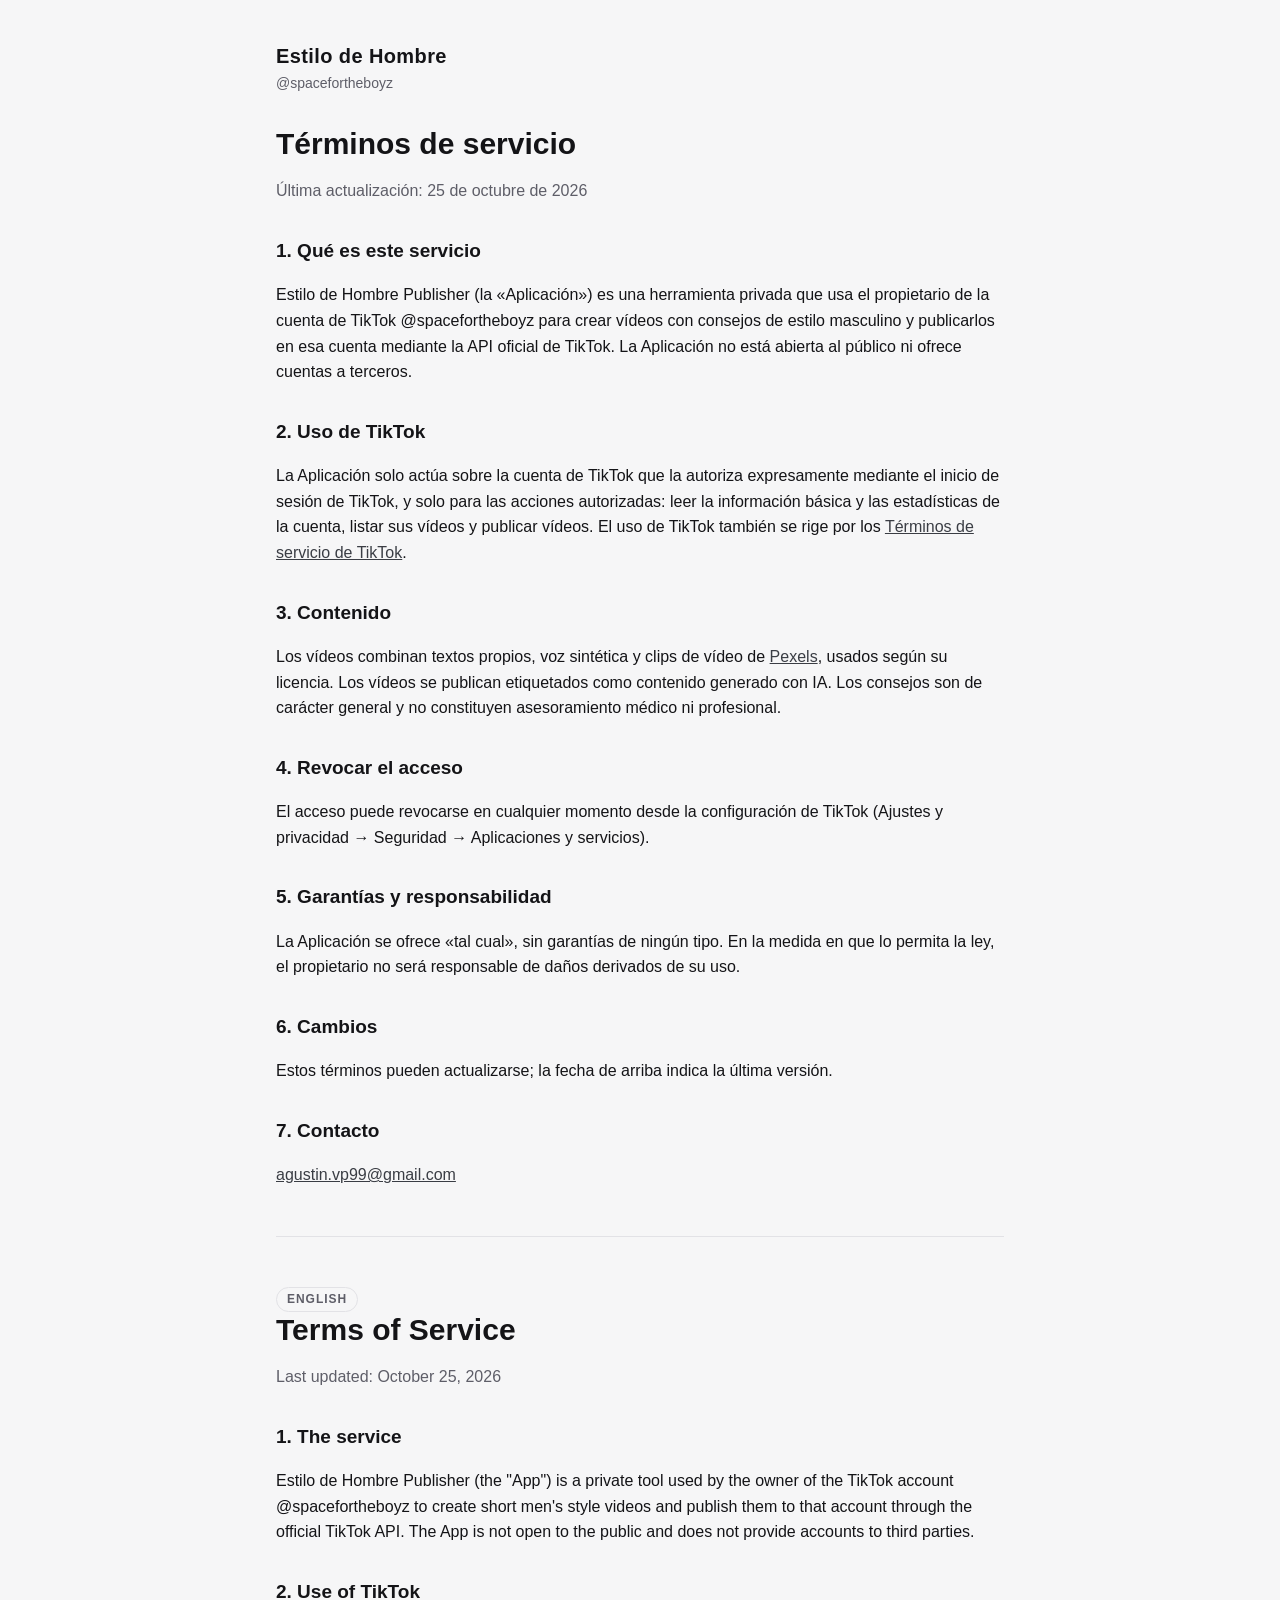
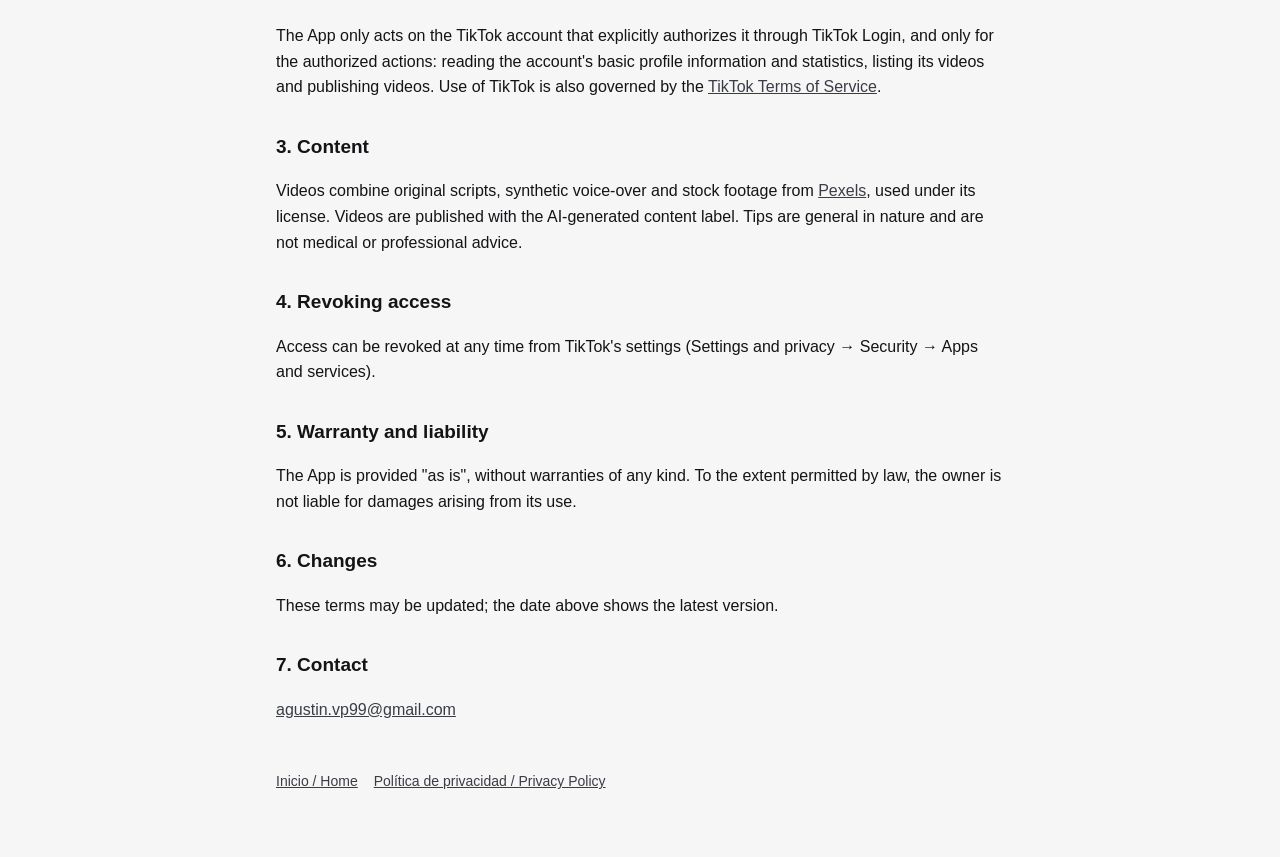
==== terminos.html @ d77d5651 "Create terminos.html" ====
<!doctype html>
<html lang="es">
<head>
<meta charset="utf-8">
<meta name="viewport" content="width=device-width, initial-scale=1">
<title>Términos de servicio</title>
<link rel="stylesheet" href="style.css">
</head>
<body>
<main>
  <header>
    <a href="./"><div class="brand">Estilo de Hombre</div><div class="handle">@spacefortheboyz</div></a>
  </header>

  <h1>Términos de servicio</h1>
  <p class="muted">Última actualización: 25 de octubre de 2026</p>

  <h2>1. Qué es este servicio</h2>
  <p>Estilo de Hombre Publisher (la «Aplicación») es una herramienta privada que usa el
    propietario de la cuenta de TikTok @spacefortheboyz para crear vídeos con consejos de
    estilo masculino y publicarlos en esa cuenta mediante la API oficial de TikTok.
    La Aplicación no está abierta al público ni ofrece cuentas a terceros.</p>

  <h2>2. Uso de TikTok</h2>
  <p>La Aplicación solo actúa sobre la cuenta de TikTok que la autoriza expresamente
    mediante el inicio de sesión de TikTok, y solo para las acciones autorizadas: leer la
    información básica y las estadísticas de la cuenta, listar sus vídeos y publicar vídeos.
    El uso de TikTok también se rige por los
    <a href="https://www.tiktok.com/legal/terms-of-service">Términos de servicio de TikTok</a>.</p>

  <h2>3. Contenido</h2>
  <p>Los vídeos combinan textos propios, voz sintética y clips de vídeo de
    <a href="https://www.pexels.com/license/">Pexels</a>, usados según su licencia.
    Los vídeos se publican etiquetados como contenido generado con IA. Los consejos son
    de carácter general y no constituyen asesoramiento médico ni profesional.</p>

  <h2>4. Revocar el acceso</h2>
  <p>El acceso puede revocarse en cualquier momento desde la configuración de TikTok
    (Ajustes y privacidad → Seguridad → Aplicaciones y servicios).</p>

  <h2>5. Garantías y responsabilidad</h2>
  <p>La Aplicación se ofrece «tal cual», sin garantías de ningún tipo. En la medida en que
    lo permita la ley, el propietario no será responsable de daños derivados de su uso.</p>

  <h2>6. Cambios</h2>
  <p>Estos términos pueden actualizarse; la fecha de arriba indica la última versión.</p>

  <h2>7. Contacto</h2>
  <p><a href="mailto:agustin.vp99@gmail.com">agustin.vp99@gmail.com</a></p>

  <hr>

  <span class="lang">English</span>
  <h1>Terms of Service</h1>
  <p class="muted">Last updated: October 25, 2026</p>

  <h2>1. The service</h2>
  <p>Estilo de Hombre Publisher (the "App") is a private tool used by the owner of the
    TikTok account @spacefortheboyz to create short men's style videos and publish them
    to that account through the official TikTok API. The App is not open to the public
    and does not provide accounts to third parties.</p>

  <h2>2. Use of TikTok</h2>
  <p>The App only acts on the TikTok account that explicitly authorizes it through
    TikTok Login, and only for the authorized actions: reading the account's basic
    profile information and statistics, listing its videos and publishing videos.
    Use of TikTok is also governed by the
    <a href="https://www.tiktok.com/legal/terms-of-service">TikTok Terms of Service</a>.</p>

  <h2>3. Content</h2>
  <p>Videos combine original scripts, synthetic voice-over and stock footage from
    <a href="https://www.pexels.com/license/">Pexels</a>, used under its license. Videos
    are published with the AI-generated content label. Tips are general in nature and
    are not medical or professional advice.</p>

  <h2>4. Revoking access</h2>
  <p>Access can be revoked at any time from TikTok's settings
    (Settings and privacy → Security → Apps and services).</p>

  <h2>5. Warranty and liability</h2>
  <p>The App is provided "as is", without warranties of any kind. To the extent
    permitted by law, the owner is not liable for damages arising from its use.</p>

  <h2>6. Changes</h2>
  <p>These terms may be updated; the date above shows the latest version.</p>

  <h2>7. Contact</h2>
  <p><a href="mailto:agustin.vp99@gmail.com">agustin.vp99@gmail.com</a></p>

  <nav>
    <a href="./">Inicio / Home</a>
    <a href="privacidad.html">Política de privacidad / Privacy Policy</a>
  </nav>
</main>
</body>
</html>
---- style.css ----
:root {
  --bg: #0b0b0d;
  --card: #151518;
  --text: #ececf0;
  --muted: #9b9ba6;
  --line: #26262c;
  --accent: #c9ccd3;
}
@media (prefers-color-scheme: light) {
  :root {
    --bg: #f6f6f7;
    --card: #ffffff;
    --text: #141417;
    --muted: #5e5e68;
    --line: #e2e2e6;
    --accent: #3a3d44;
  }
}
* { box-sizing: border-box; }
body {
  margin: 0;
  background: var(--bg);
  color: var(--text);
  font: 16px/1.6 -apple-system, BlinkMacSystemFont, "Segoe UI", Roboto, sans-serif;
}
main { max-width: 760px; margin: 0 auto; padding: 40px 16px 64px; }
header { display: flex; align-items: center; gap: 14px; margin-bottom: 32px; }
header img { width: 56px; height: 56px; border-radius: 50%; object-fit: cover; }
header a { color: inherit; text-decoration: none; }
.brand { font-size: 20px; font-weight: 700; letter-spacing: 0.02em; }
.handle { color: var(--muted); font-size: 14px; }
h1 { font-size: 30px; line-height: 1.2; margin: 0 0 8px; }
h2 { font-size: 19px; margin: 32px 0 8px; }
p, li { color: var(--text); }
.muted { color: var(--muted); }
a { color: var(--accent); }
.card { background: var(--card); border: 1px solid var(--line); border-radius: 14px; padding: 20px; margin: 20px 0; }
.lang { display: inline-block; font-size: 12px; font-weight: 700; letter-spacing: 0.08em; text-transform: uppercase;
        color: var(--muted); border: 1px solid var(--line); border-radius: 999px; padding: 2px 10px; }
hr { border: 0; border-top: 1px solid var(--line); margin: 48px 0; }
nav { display: flex; flex-wrap: wrap; gap: 16px; margin-top: 48px; font-size: 14px; }
code, .url { font-family: ui-monospace, SFMono-Regular, Menlo, monospace; font-size: 13px; overflow-wrap: anywhere; }
.url { display: block; background: var(--bg); border: 1px solid var(--line); border-radius: 10px; padding: 12px; margin: 12px 0; }
button { font: inherit; font-weight: 600; background: var(--text); color: var(--bg); border: 0; border-radius: 999px;
         padding: 10px 20px; cursor: pointer; }
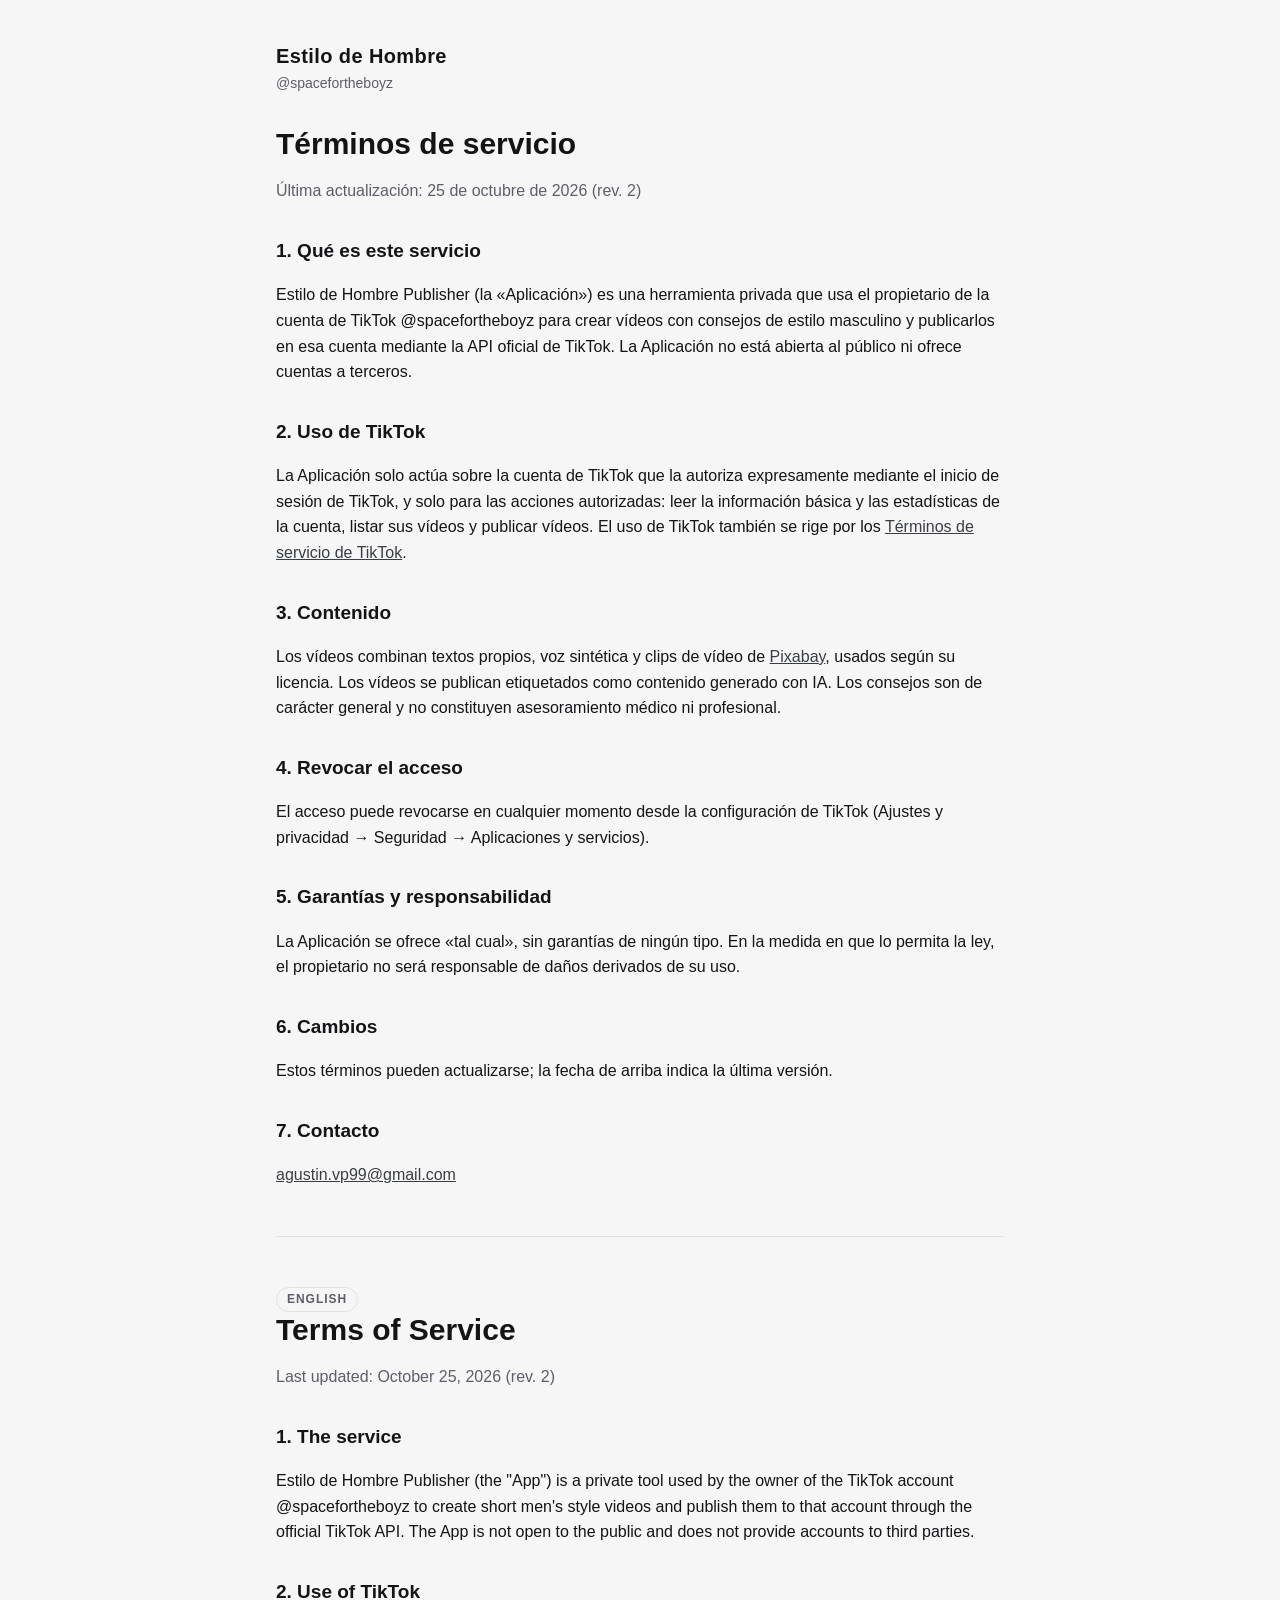
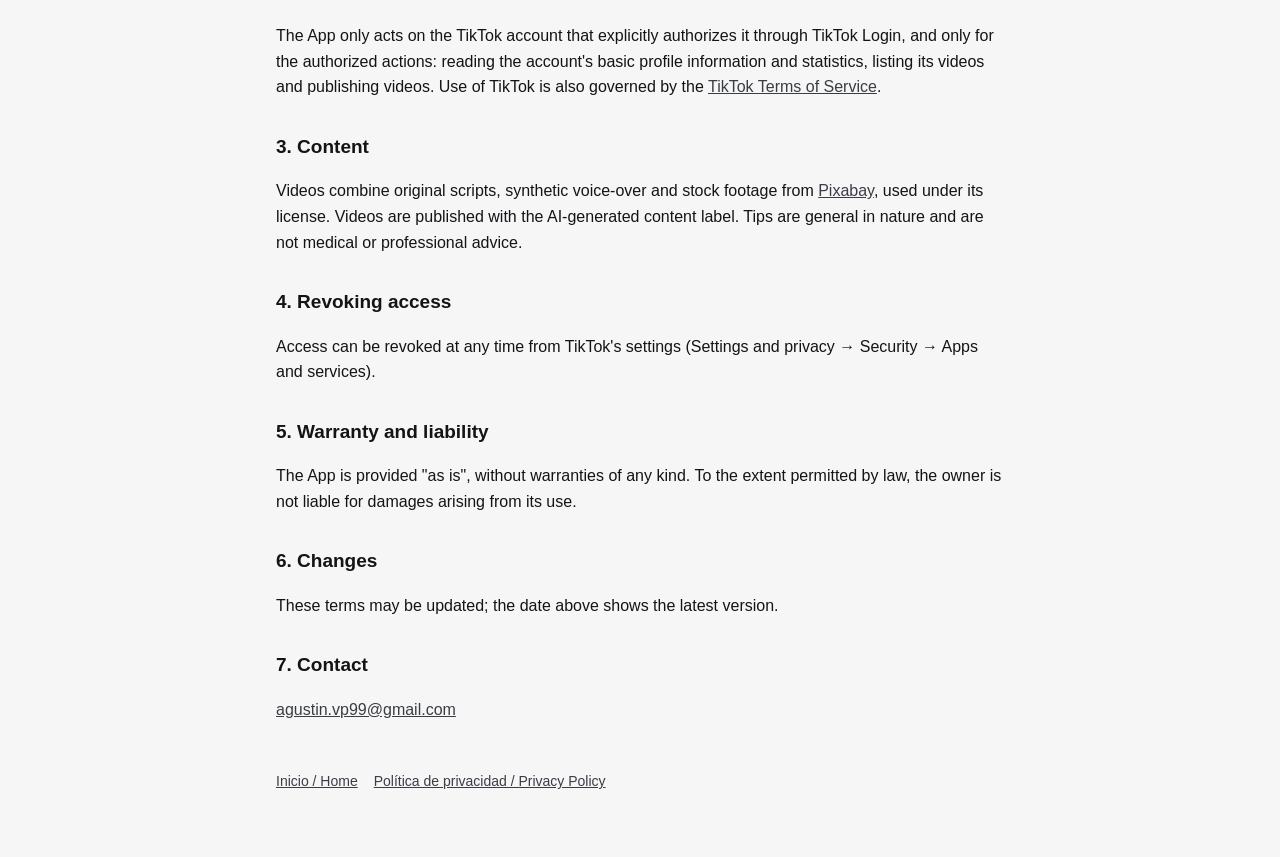
==== commit 3448e605: "Create terminos.html" ====
--- a/terminos.html
+++ b/terminos.html
@@ -13,7 +13,7 @@
   </header>
 
   <h1>Términos de servicio</h1>
-  <p class="muted">Última actualización: 25 de octubre de 2026</p>
+  <p class="muted">Última actualización: 25 de octubre de 2026 (rev. 2)</p>
 
   <h2>1. Qué es este servicio</h2>
   <p>Estilo de Hombre Publisher (la «Aplicación») es una herramienta privada que usa el
@@ -30,7 +30,7 @@
 
   <h2>3. Contenido</h2>
   <p>Los vídeos combinan textos propios, voz sintética y clips de vídeo de
-    <a href="https://www.pexels.com/license/">Pexels</a>, usados según su licencia.
+    <a href="https://pixabay.com/service/license-summary/">Pixabay</a>, usados según su licencia.
     Los vídeos se publican etiquetados como contenido generado con IA. Los consejos son
     de carácter general y no constituyen asesoramiento médico ni profesional.</p>
 
@@ -52,7 +52,7 @@
 
   <span class="lang">English</span>
   <h1>Terms of Service</h1>
-  <p class="muted">Last updated: October 25, 2026</p>
+  <p class="muted">Last updated: October 25, 2026 (rev. 2)</p>
 
   <h2>1. The service</h2>
   <p>Estilo de Hombre Publisher (the "App") is a private tool used by the owner of the
@@ -69,7 +69,7 @@
 
   <h2>3. Content</h2>
   <p>Videos combine original scripts, synthetic voice-over and stock footage from
-    <a href="https://www.pexels.com/license/">Pexels</a>, used under its license. Videos
+    <a href="https://pixabay.com/service/license-summary/">Pixabay</a>, used under its license. Videos
     are published with the AI-generated content label. Tips are general in nature and
     are not medical or professional advice.</p>
 
